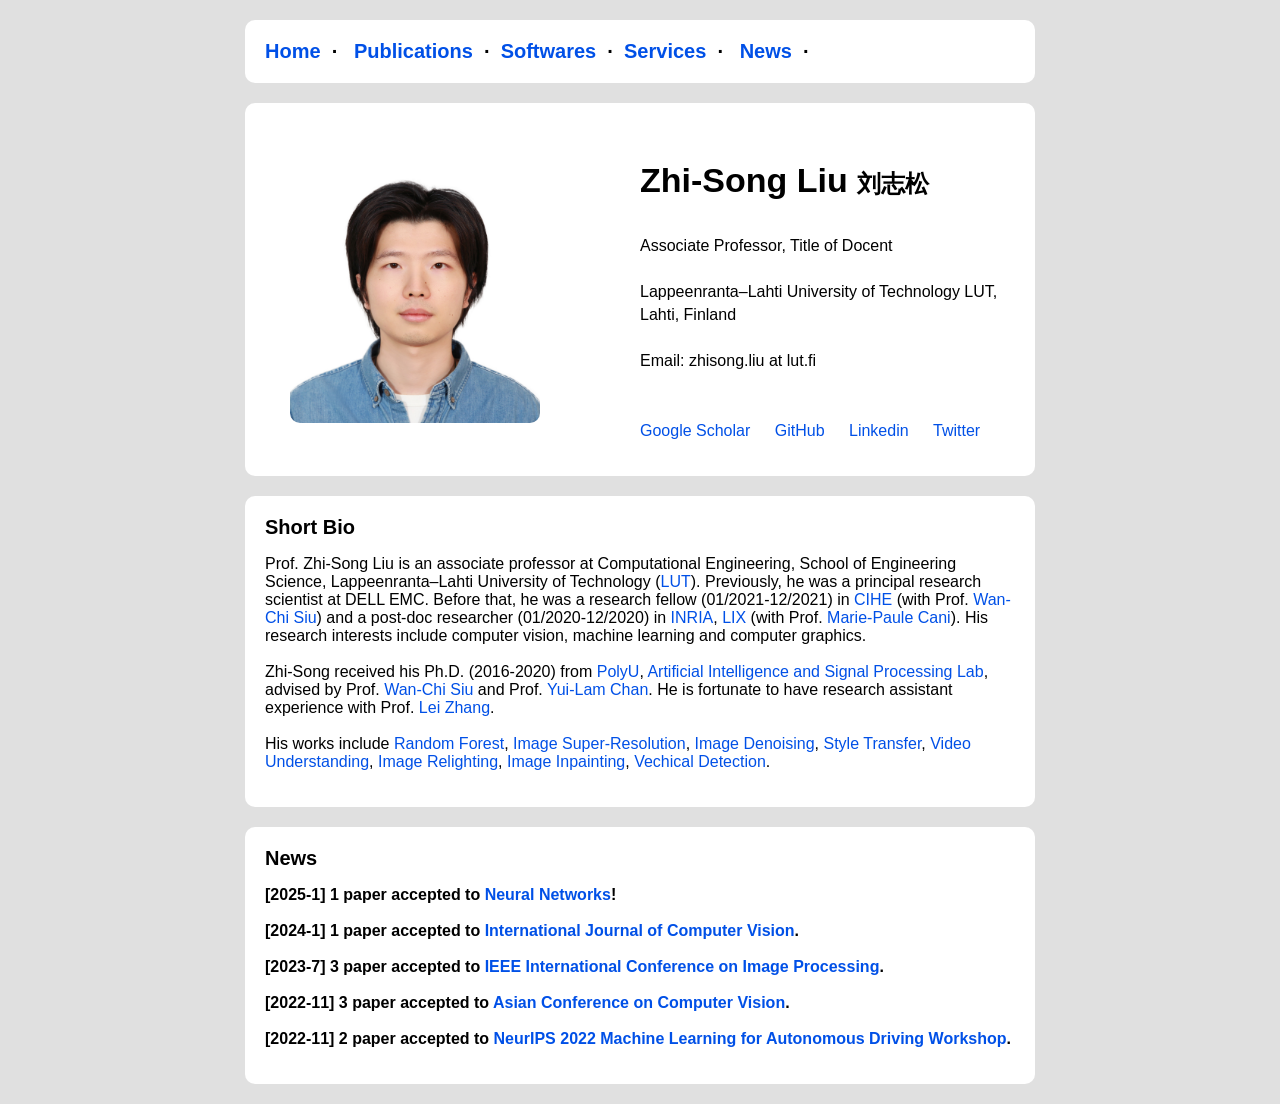
==== index.html @ 923bac4a "Update index.html" ====
<!DOCTYPE html PUBLIC "-//W3C//DTD XHTML 1.1//EN" "http://www.w3.org/TR/xhtml11/DTD/xhtml11.dtd">
<html xmlns="http://www.w3.org/1999/xhtml" xml:lang="en"><head><meta http-equiv="Content-Type" content="text/html; charset=UTF-8">

<!-- Meta tags for search engines to crawl -->
<meta name="robots" content="index,follow">
<meta name="keywords" content="Zhi-Song Liu; 刘志松; Computer Vision; Deep Learning; Computer Graphics; Multimedia; The Polytechnic University of Hong Kong; PolyU; Inria LIX, Ecole Polytechnique">
<script src="assets/js/jquery.scrolly.min.js"></script>
<script src="assets/js/jquery.min.js"></script>
<link rel="author" href="https://zhi-song.liu.github.io/">

	<title>Zhi-Song Liu - Homepage</title>
	<style>

@media screen and (max-device-width: 480px){
  body{
    -webkit-text-size-adjust: none;
  }
}
p { font-size : 16px; }
h1 { font-size : 34px; margin : 0; padding : 0; }
h2 { font-size : 20px; margin : 0; padding : 0; }
h3 { font-size : 18px; margin : 8; padding : 0; }
body { padding : 0; font-family : Arial; font-size : 16px; background-color : rgb(224, 224, 224); }
.title { width : 650px; margin : 20px auto; }
.container { width : 750px; margin : 20px auto; border-radius: 10px;  background-color : #fff; padding : 20px;  clear:both;}
.container_title { width : 750px; margin : 20px auto; border-radius: 10px;  padding : 20px;  clear:both;}
.iframe_video {float: left; margin-right: 30px}
#bio {
    padding-top : 20px;
}
#me { border : 0 solid black; margin-bottom : 50px; border-radius : 10px; }
#sidebar { margin-left : 25px; margin-right : 100px; border : 0 solid black; float : left; margin-bottom : 0;}
a { text-decoration : none; }
a:hover { text-decoration : underline; }
a, a:visited { color : #0050e7; }
.publogo { width: 100 px; margin-right : 20px; float : left; border : 0;}
.publication { clear : left; padding-bottom : 0px; }
.publication p { height : 100px; padding-top : 5px;}
.publication strong a { color : #0000A0; }
.publication .links { position : relative; top : 15px }
.publication .links a { margin-right : 20px; }
.codelogo { margin-right : 10px; float : left; border : 0;}
.code { clear : left; padding-bottom : 10px; vertical-align :middle;} 
.code .download a { display : block; margin : 0 15px; float : left;}
.code strong a { color : #000; }
.external a { margin : 0 10px; }
.external a.first { margin : 0 10px 0 0; }
	</style>
	<script async="" src="./homepage_files/analytics.js"></script>
</head>

<body>

    <div class="container">
        <h2>
            <a href="./index.html">Home</a>&nbsp;&nbsp;&middot;&nbsp;&nbsp;
            <a href="./publications.html">Publications</a>&nbsp;&nbsp;&middot;&nbsp;
            <a href="./softwares.html">Softwares</a>&nbsp;&nbsp;&middot;&nbsp;
            <a href="./services.html">Services</a>&nbsp;&nbsp;&middot;&nbsp;&nbsp;
	    <a href="./news.html">News</a>&nbsp;&nbsp;&middot;&nbsp;&nbsp;
        </h2>
    </div>

	<div class="container">
		<div id="sidebar">
            <img src="./homepage_files/academic_v3.jpg" vspace="50 px" width="250 px" id="me" itemprop="photo">
        </div>
		<div id="bio">

            <br>

			<h1>
				<span itemprop="name">Zhi-Song Liu <font size="5">刘志松</font> </span>
			</h1>

            <br>

			<p style="line-height:23px;">
				Associate Professor, Title of Docent
                <br>
                <br>
                Lappeenranta–Lahti University of Technology LUT, Lahti, Finland
                <br>
                <br>
                Email: zhisong.liu at lut.fi
                <br>
			</p>

            <br>

            <p class="external">
                <a href="https://scholar.google.com/citations?user=3vm7iAwAAAAJ&hl" class="first">Google Scholar</a>
                <a href="https://github.com/Holmes-Alan">GitHub</a>
                <a href="https://www.linkedin.com/in/%E5%BF%97%E6%9D%BE-%E5%88%98-827568224/?locale=en_US">Linkedin</a>
		<a href="https://twitter.com/liuzhisong_cv">Twitter</a>
            </p>
		</div>
	</div>

	<div class="container">
		<h2>Short Bio</h2>
		<p> 
            Prof. Zhi-Song Liu is an associate professor at Computational Engineering, School of Engineering Science, Lappeenranta–Lahti University of Technology (<a href="https://www.lut.fi/en/research-groups/computer-vision-and-pattern-recognition-laboratory-cvprl">LUT</a>). Previously, he was a principal research scientist at DELL EMC. Before that, he was a research fellow (01/2021-12/2021) in <a href="https://www.cihe.edu.hk/en/home/index.html">CIHE</a> (with Prof. <a href="http://www.eie.polyu.edu.hk/~wcsiu/">Wan-Chi Siu</a>) and a post-doc researcher (01/2020-12/2020) in <a href="https://www.inria.fr/en">INRIA</a>, <a href="https://www.lix.polytechnique.fr/">LIX</a> (with Prof. <a href="https://www.lix.polytechnique.fr/geovic/members/marie-paule_cani/">Marie-Paule Cani</a>). His research interests include computer vision, machine learning and computer graphics. 
            <br>
            <br>
            Zhi-Song received his Ph.D. (2016-2020) from <a href="https://www.polyu.edu.hk/">PolyU</a>, <a href="https://www.polyu.edu.hk/en/eie/about-eie/facilities/">Artificial Intelligence and Signal Processing Lab</a>, advised by Prof. <a href="http://www.eie.polyu.edu.hk/~wcsiu/">Wan-Chi Siu</a> and Prof. <a href="https://research.polyu.edu.hk/en/persons/yui-lam-chan">Yui-Lam Chan</a>. He is fortunate to have research assistant experience with Prof. <a href="https://www4.comp.polyu.edu.hk/~cslzhang/"> Lei Zhang</a>.
            <br>
            <br>
            His works include <a href="https://github.com/Holmes-Alan/RefSR">Random Forest</a>, <a href="https://github.com/Holmes-Alan/ABPN">Image Super-Resolution</a>, <a href="https://github.com/Holmes-Alan/dSRVAE">Image Denoising</a>, <a href="https://github.com/Holmes-Alan/ST-VAE">Style Transfer</a>, <a href="https://github.com/Holmes-Alan/funnynet">Video Understanding</a>, <a href="https://github.com/WangLiwen1994/DLN">Image Relighting</a>, <a href="https://github.com/rlct1/DeepGIN">Image Inpainting</a>, <a href="https://ieeexplore.ieee.org/document/8631871">Vechical Detection</a>. 
		</p>
	</div>

    <div class="container">
        <h2>News 
        <p>
	[2025-1] 1 paper accepted to <a href="https://arxiv.org/abs/2408.01829">Neural Networks</a>!
        <br>
        <br>
	[2024-1] 1 paper accepted to <a href="https://arxiv.org/pdf/2401.04210.pdf">International Journal of Computer Vision</a>.
        <br>
        <br>
	[2023-7] 3 paper accepted to <a href="https://2023.ieeeicip.org/">IEEE International Conference on Image Processing</a>.
        <br>
        <br>
        [2022-11] 3 paper accepted to <a href="https://openaccess.thecvf.com/ACCV2022_workshops/MLCSA">Asian Conference on Computer Vision</a>.
        <br>
        <br>
        [2022-11] 2 paper accepted to <a href="https://ml4ad.github.io/">NeurIPS 2022 Machine Learning for Autonomous Driving Workshop</a>.
        </p>
    </div>

</body></html>
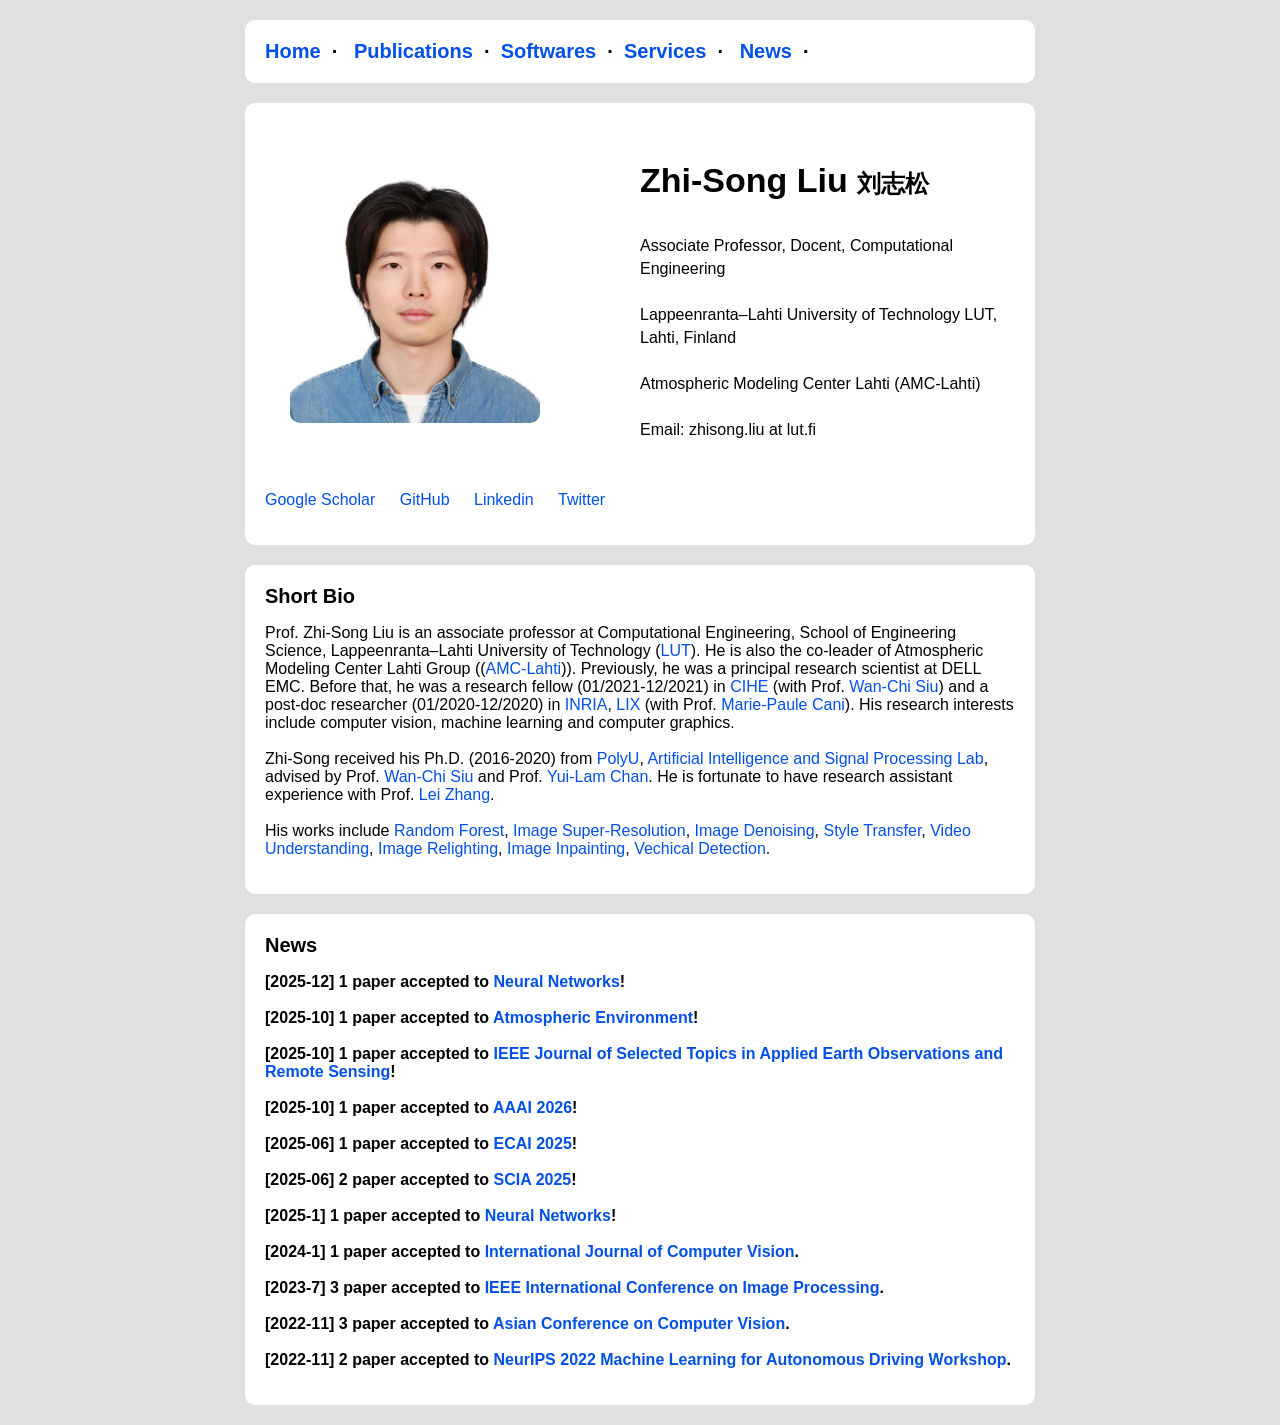
==== commit 241bf55e: "Update index.html" ====
--- a/index.html
+++ b/index.html
@@ -76,11 +76,14 @@
             <br>
 
 			<p style="line-height:23px;">
-				Associate Professor, Title of Docent
+				Associate Professor, Docent, Computational Engineering
                 <br>
                 <br>
                 Lappeenranta–Lahti University of Technology LUT, Lahti, Finland
                 <br>
+                <br>
+				Atmospheric Modeling Center Lahti (AMC-Lahti)
+				<br>
                 <br>
                 Email: zhisong.liu at lut.fi
                 <br>
@@ -100,7 +103,7 @@
 	<div class="container">
 		<h2>Short Bio</h2>
 		<p> 
-            Prof. Zhi-Song Liu is an associate professor at Computational Engineering, School of Engineering Science, Lappeenranta–Lahti University of Technology (<a href="https://www.lut.fi/en/research-groups/computer-vision-and-pattern-recognition-laboratory-cvprl">LUT</a>). Previously, he was a principal research scientist at DELL EMC. Before that, he was a research fellow (01/2021-12/2021) in <a href="https://www.cihe.edu.hk/en/home/index.html">CIHE</a> (with Prof. <a href="http://www.eie.polyu.edu.hk/~wcsiu/">Wan-Chi Siu</a>) and a post-doc researcher (01/2020-12/2020) in <a href="https://www.inria.fr/en">INRIA</a>, <a href="https://www.lix.polytechnique.fr/">LIX</a> (with Prof. <a href="https://www.lix.polytechnique.fr/geovic/members/marie-paule_cani/">Marie-Paule Cani</a>). His research interests include computer vision, machine learning and computer graphics. 
+            Prof. Zhi-Song Liu is an associate professor at Computational Engineering, School of Engineering Science, Lappeenranta–Lahti University of Technology (<a href="https://www.lut.fi/en/research-groups/computer-vision-and-pattern-recognition-laboratory-cvprl">LUT</a>). He is also the co-leader of Atmospheric Modeling Center Lahti Group ((<a href="https://amc-lahti.fi/">AMC-Lahti</a>)). Previously, he was a principal research scientist at DELL EMC. Before that, he was a research fellow (01/2021-12/2021) in <a href="https://www.cihe.edu.hk/en/home/index.html">CIHE</a> (with Prof. <a href="http://www.eie.polyu.edu.hk/~wcsiu/">Wan-Chi Siu</a>) and a post-doc researcher (01/2020-12/2020) in <a href="https://www.inria.fr/en">INRIA</a>, <a href="https://www.lix.polytechnique.fr/">LIX</a> (with Prof. <a href="https://www.lix.polytechnique.fr/geovic/members/marie-paule_cani/">Marie-Paule Cani</a>). His research interests include computer vision, machine learning and computer graphics. 
             <br>
             <br>
             Zhi-Song received his Ph.D. (2016-2020) from <a href="https://www.polyu.edu.hk/">PolyU</a>, <a href="https://www.polyu.edu.hk/en/eie/about-eie/facilities/">Artificial Intelligence and Signal Processing Lab</a>, advised by Prof. <a href="http://www.eie.polyu.edu.hk/~wcsiu/">Wan-Chi Siu</a> and Prof. <a href="https://research.polyu.edu.hk/en/persons/yui-lam-chan">Yui-Lam Chan</a>. He is fortunate to have research assistant experience with Prof. <a href="https://www4.comp.polyu.edu.hk/~cslzhang/"> Lei Zhang</a>.
@@ -113,6 +116,24 @@
     <div class="container">
         <h2>News 
         <p>
+	[2025-12] 1 paper accepted to <a href="https://www.sciencedirect.com/science/article/pii/S0893608025013978">Neural Networks</a>!
+        <br>
+        <br>
+	[2025-10] 1 paper accepted to <a href="https://www.sciencedirect.com/science/article/pii/S1352231025005771">Atmospheric Environment</a>!
+        <br>
+        <br>
+	[2025-10] 1 paper accepted to <a href="https://ieeexplore.ieee.org/abstract/document/11202690">IEEE Journal of Selected Topics in Applied Earth Observations and Remote Sensing</a>!
+        <br>
+        <br>
+	[2025-10] 1 paper accepted to <a href="https://arxiv.org/abs/2501.15286">AAAI 2026</a>!
+        <br>
+        <br>
+	[2025-06] 1 paper accepted to <a href="https://arxiv.org/abs/2505.056256">ECAI 2025</a>!
+        <br>
+        <br>
+	[2025-06] 2 paper accepted to <a href="https://arxiv.org/abs/2502.11941">SCIA 2025</a>!
+        <br>
+        <br>
 	[2025-1] 1 paper accepted to <a href="https://arxiv.org/abs/2408.01829">Neural Networks</a>!
         <br>
         <br>
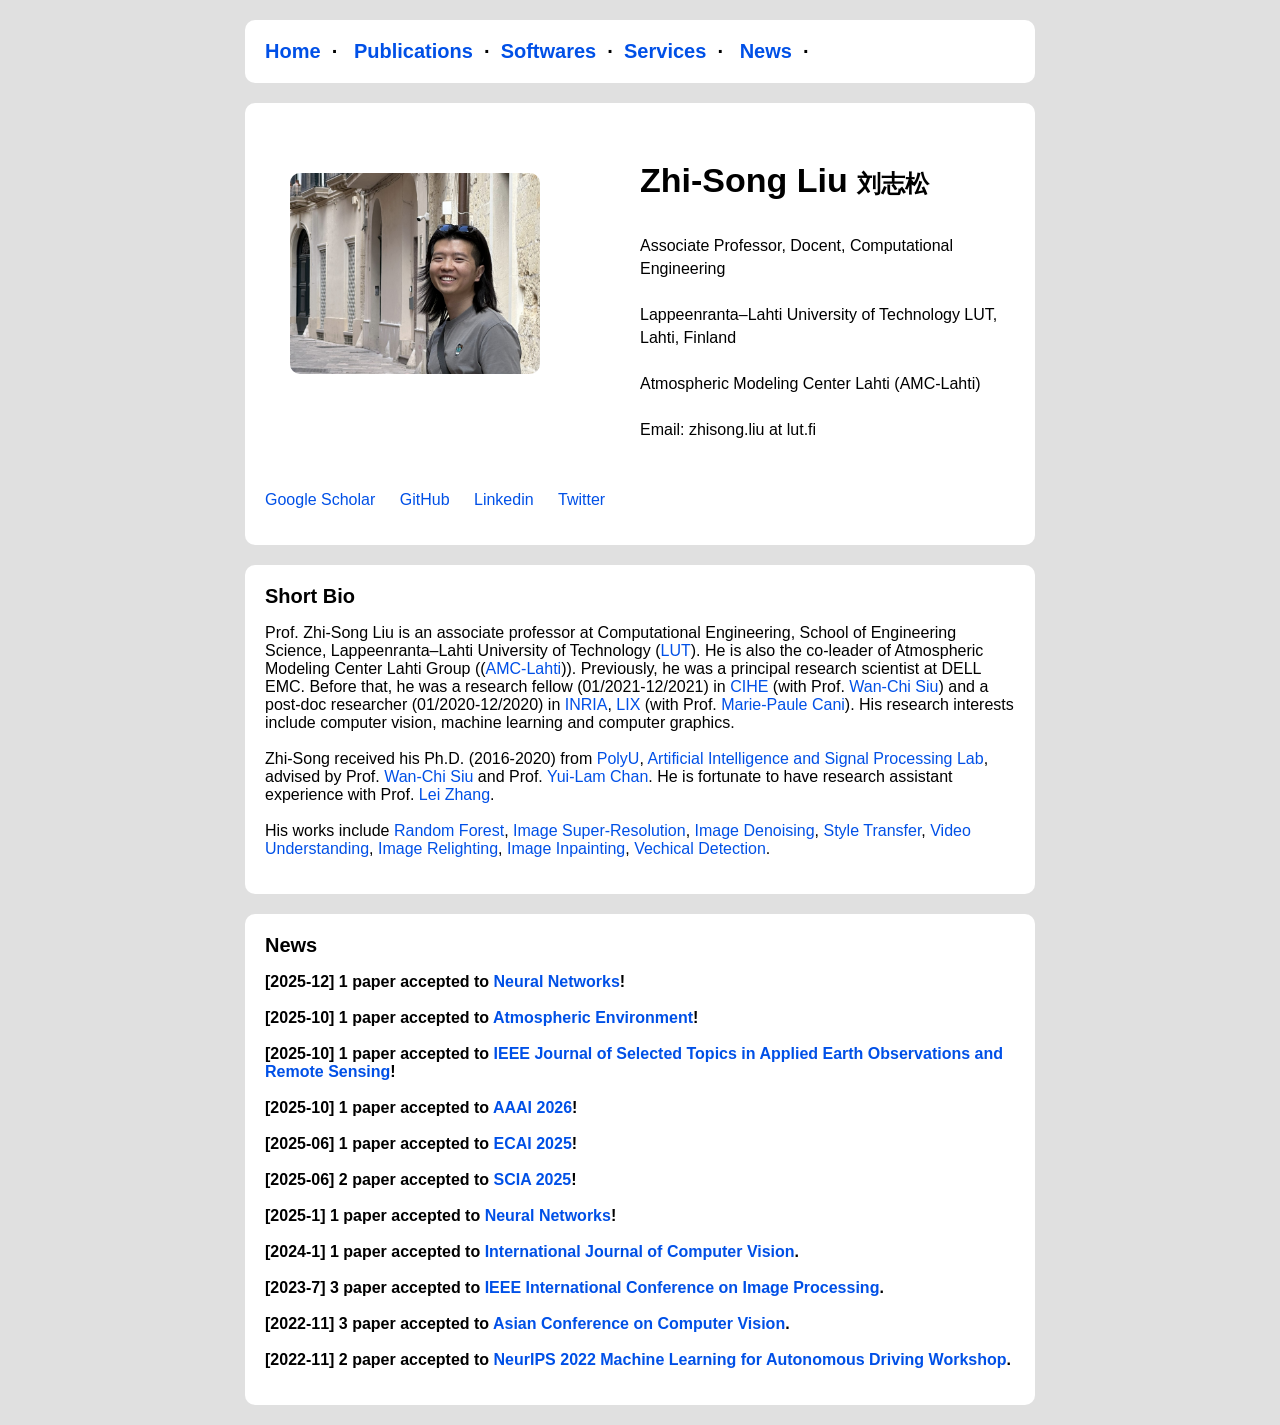
==== commit f4c07b6e: "Update sidebar image to academic_2026.jpg" ====
--- a/index.html
+++ b/index.html
@@ -63,7 +63,7 @@
 
 	<div class="container">
 		<div id="sidebar">
-            <img src="./homepage_files/academic_v3.jpg" vspace="50 px" width="250 px" id="me" itemprop="photo">
+            <img src="./homepage_files/academic_2026.jpg" vspace="50 px" width="250 px" id="me" itemprop="photo">
         </div>
 		<div id="bio">
 
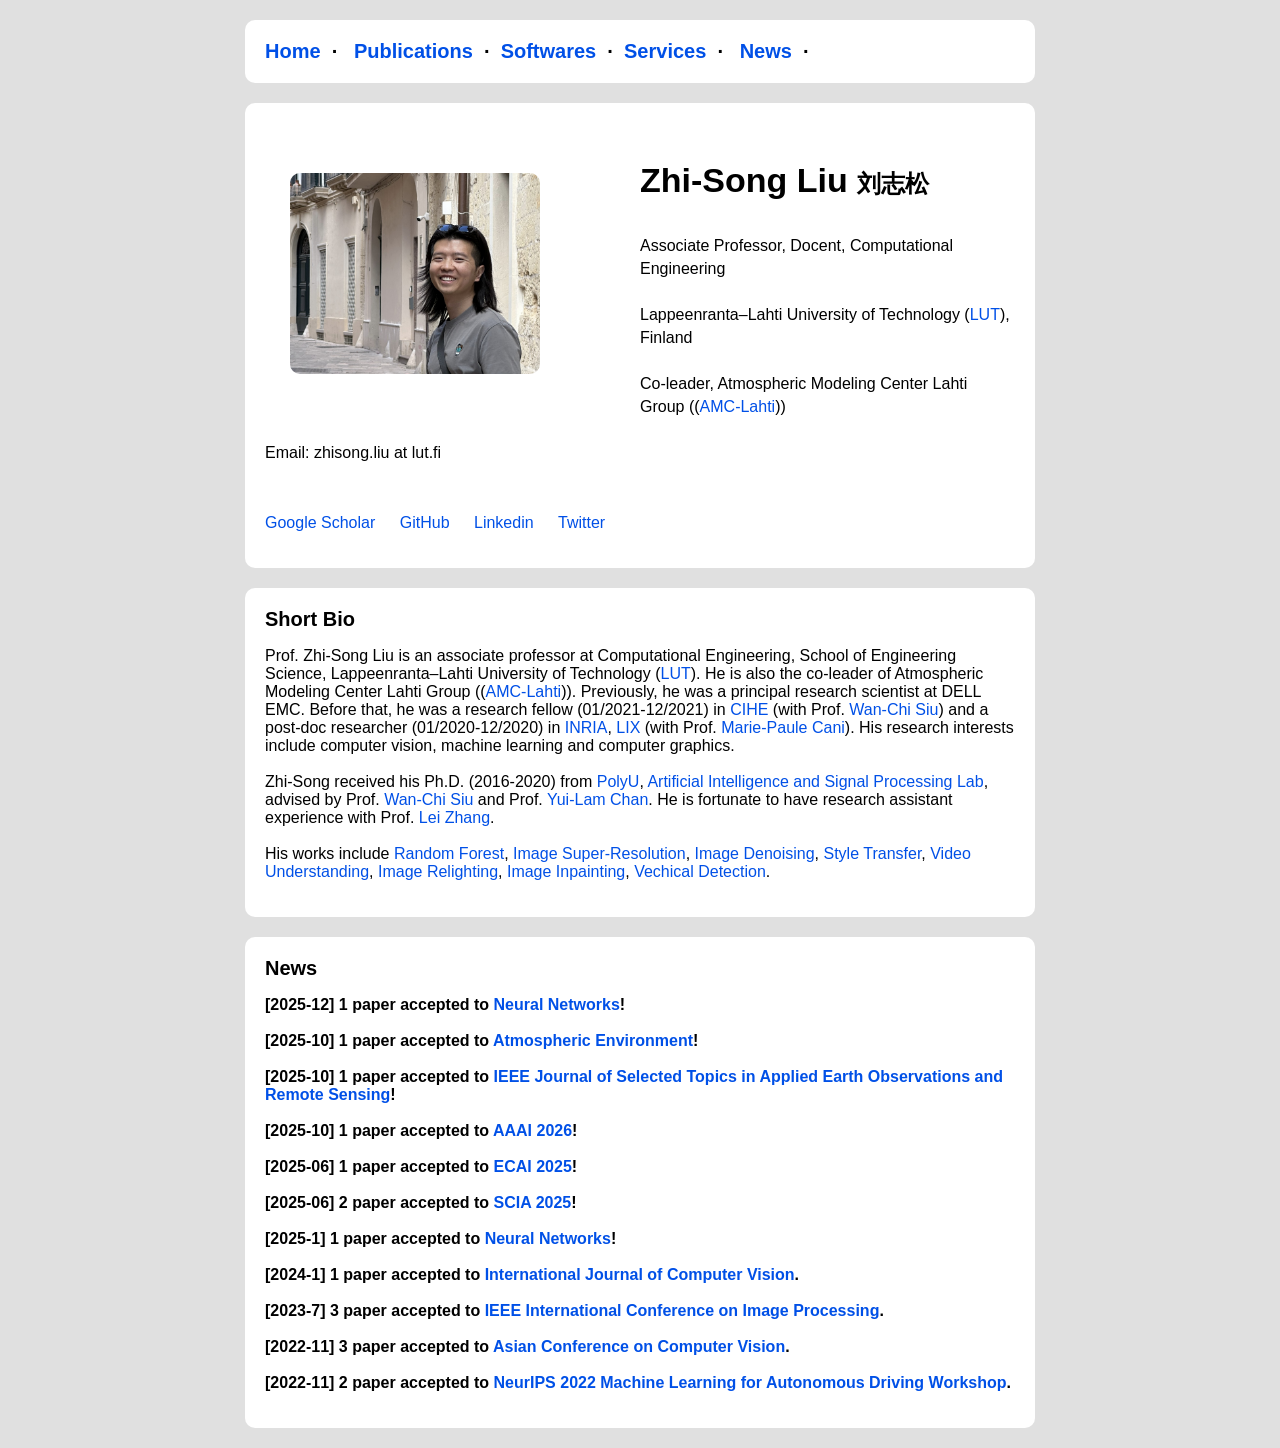
==== commit 2c41039b: "Update university and group affiliations in index.html" ====
--- a/index.html
+++ b/index.html
@@ -79,10 +79,10 @@
 				Associate Professor, Docent, Computational Engineering
                 <br>
                 <br>
-                Lappeenranta–Lahti University of Technology LUT, Lahti, Finland
+                Lappeenranta–Lahti University of Technology (<a href="https://www.lut.fi/en/research-groups/computer-vision-and-pattern-recognition-laboratory-cvprl">LUT</a>), Finland
                 <br>
                 <br>
-				Atmospheric Modeling Center Lahti (AMC-Lahti)
+				Co-leader, Atmospheric Modeling Center Lahti Group ((<a href="https://amc-lahti.fi/">AMC-Lahti</a>))
 				<br>
                 <br>
                 Email: zhisong.liu at lut.fi
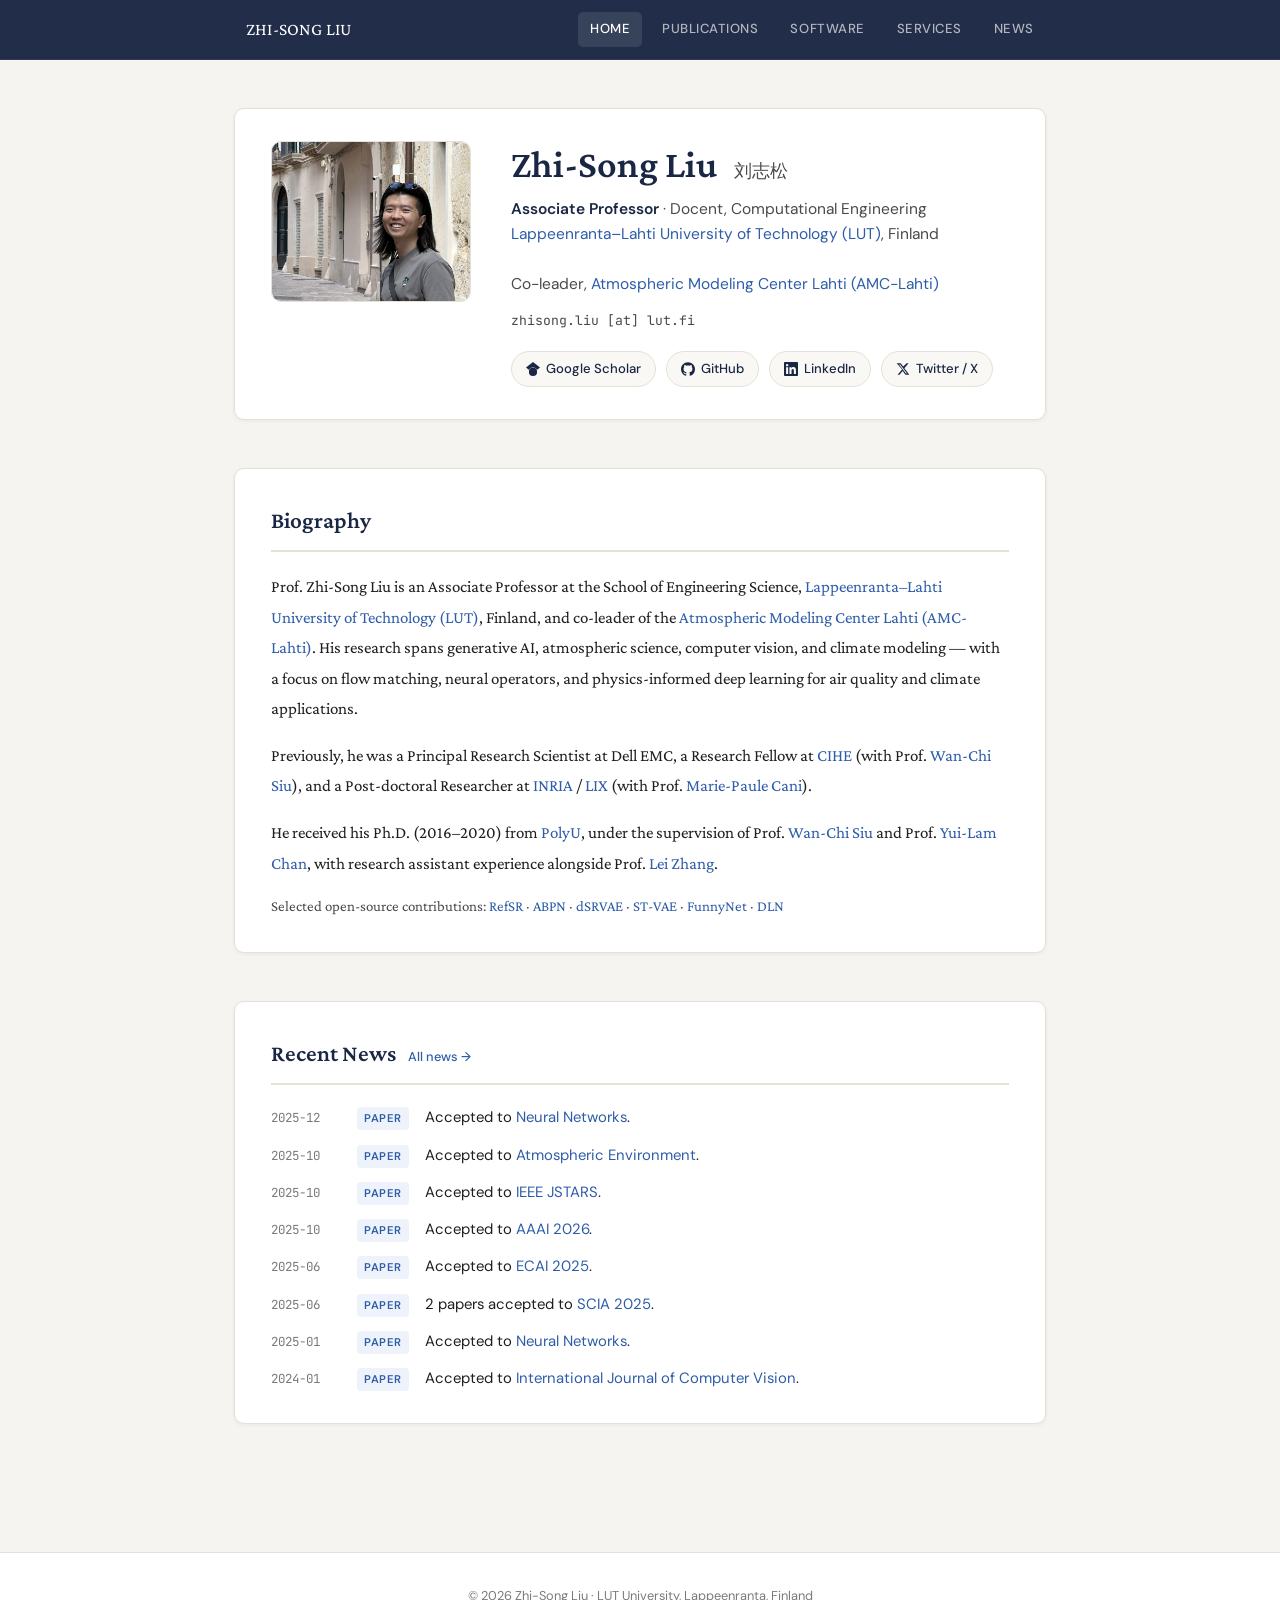
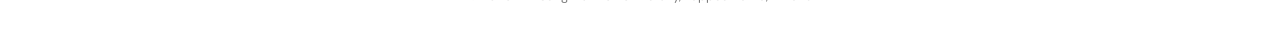
==== commit f0475fa9: "Add files via upload" ====
--- a/index.html
+++ b/index.html
@@ -1,153 +1,157 @@
-<!DOCTYPE html PUBLIC "-//W3C//DTD XHTML 1.1//EN" "http://www.w3.org/TR/xhtml11/DTD/xhtml11.dtd">
-<html xmlns="http://www.w3.org/1999/xhtml" xml:lang="en"><head><meta http-equiv="Content-Type" content="text/html; charset=UTF-8">
-
-<!-- Meta tags for search engines to crawl -->
-<meta name="robots" content="index,follow">
-<meta name="keywords" content="Zhi-Song Liu; 刘志松; Computer Vision; Deep Learning; Computer Graphics; Multimedia; The Polytechnic University of Hong Kong; PolyU; Inria LIX, Ecole Polytechnique">
-<script src="assets/js/jquery.scrolly.min.js"></script>
-<script src="assets/js/jquery.min.js"></script>
-<link rel="author" href="https://zhi-song.liu.github.io/">
-
-	<title>Zhi-Song Liu - Homepage</title>
-	<style>
-
-@media screen and (max-device-width: 480px){
-  body{
-    -webkit-text-size-adjust: none;
-  }
-}
-p { font-size : 16px; }
-h1 { font-size : 34px; margin : 0; padding : 0; }
-h2 { font-size : 20px; margin : 0; padding : 0; }
-h3 { font-size : 18px; margin : 8; padding : 0; }
-body { padding : 0; font-family : Arial; font-size : 16px; background-color : rgb(224, 224, 224); }
-.title { width : 650px; margin : 20px auto; }
-.container { width : 750px; margin : 20px auto; border-radius: 10px;  background-color : #fff; padding : 20px;  clear:both;}
-.container_title { width : 750px; margin : 20px auto; border-radius: 10px;  padding : 20px;  clear:both;}
-.iframe_video {float: left; margin-right: 30px}
-#bio {
-    padding-top : 20px;
-}
-#me { border : 0 solid black; margin-bottom : 50px; border-radius : 10px; }
-#sidebar { margin-left : 25px; margin-right : 100px; border : 0 solid black; float : left; margin-bottom : 0;}
-a { text-decoration : none; }
-a:hover { text-decoration : underline; }
-a, a:visited { color : #0050e7; }
-.publogo { width: 100 px; margin-right : 20px; float : left; border : 0;}
-.publication { clear : left; padding-bottom : 0px; }
-.publication p { height : 100px; padding-top : 5px;}
-.publication strong a { color : #0000A0; }
-.publication .links { position : relative; top : 15px }
-.publication .links a { margin-right : 20px; }
-.codelogo { margin-right : 10px; float : left; border : 0;}
-.code { clear : left; padding-bottom : 10px; vertical-align :middle;} 
-.code .download a { display : block; margin : 0 15px; float : left;}
-.code strong a { color : #000; }
-.external a { margin : 0 10px; }
-.external a.first { margin : 0 10px 0 0; }
-	</style>
-	<script async="" src="./homepage_files/analytics.js"></script>
+<!DOCTYPE html>
+<html lang="en">
+<head>
+  <meta charset="UTF-8">
+  <meta name="viewport" content="width=device-width, initial-scale=1.0">
+  <meta name="robots" content="index,follow">
+  <meta name="keywords" content="Zhi-Song Liu, 刘志松, Generative AI, Atmospheric Science, Climate Modeling, LUT University, Computer Vision, Deep Learning">
+  <meta name="description" content="Zhi-Song Liu — Associate Professor at LUT University, Finland. Research in generative AI, atmospheric science, computer vision and climate modeling.">
+  <title>Zhi-Song Liu — LUT University</title>
+  <link rel="stylesheet" href="style.css">
 </head>
-
 <body>
 
-    <div class="container">
-        <h2>
-            <a href="./index.html">Home</a>&nbsp;&nbsp;&middot;&nbsp;&nbsp;
-            <a href="./publications.html">Publications</a>&nbsp;&nbsp;&middot;&nbsp;
-            <a href="./softwares.html">Softwares</a>&nbsp;&nbsp;&middot;&nbsp;
-            <a href="./services.html">Services</a>&nbsp;&nbsp;&middot;&nbsp;&nbsp;
-	    <a href="./news.html">News</a>&nbsp;&nbsp;&middot;&nbsp;&nbsp;
-        </h2>
+<nav>
+  <div class="nav-inner">
+    <a class="nav-brand" href="index.html">Zhi-Song Liu</a>
+    <a href="index.html" class="active">Home</a>
+    <a href="publications.html">Publications</a>
+    <a href="softwares.html">Software</a>
+    <a href="services.html">Services</a>
+    <a href="news.html">News</a>
+  </div>
+</nav>
+
+<main>
+
+  <!-- ── HERO ── -->
+  <section>
+    <div class="card hero">
+      <img src="./homepage_files/academic_2026.jpg" alt="Zhi-Song Liu" class="hero-photo">
+      <div>
+        <div class="hero-name">
+          Zhi-Song Liu <span class="hero-name-zh">刘志松</span>
+        </div>
+        <div class="hero-title">
+          <strong>Associate Professor</strong> · Docent, Computational Engineering<br>
+          <a href="https://www.lut.fi/en/research-groups/computer-vision-and-pattern-recognition-laboratory-cvprl">Lappeenranta–Lahti University of Technology (LUT)</a>, Finland<br>
+          <br>
+          Co-leader, <a href="https://amc-lahti.fi/">Atmospheric Modeling Center Lahti (AMC-Lahti)</a>
+        </div>
+        <div class="hero-email">zhisong.liu [at] lut.fi</div>
+        <div class="social-links">
+          <a class="social-btn" href="https://scholar.google.com/citations?user=3vm7iAwAAAAJ&hl" target="_blank" rel="noopener">
+            <svg viewBox="0 0 24 24" fill="currentColor"><path d="M12 24a7 7 0 1 1 0-14 7 7 0 0 1 0 14zm0-24L0 9.5l4.838 3.94A8 8 0 0 1 12 9a8 8 0 0 1 7.162 4.44L24 9.5z"/></svg>
+            Google Scholar
+          </a>
+          <a class="social-btn" href="https://github.com/Holmes-Alan" target="_blank" rel="noopener">
+            <svg viewBox="0 0 24 24" fill="currentColor"><path d="M12 .297c-6.63 0-12 5.373-12 12 0 5.303 3.438 9.8 8.205 11.385.6.113.82-.258.82-.577 0-.285-.01-1.04-.015-2.04-3.338.724-4.042-1.61-4.042-1.61C4.422 18.07 3.633 17.7 3.633 17.7c-1.087-.744.084-.729.084-.729 1.205.084 1.838 1.236 1.838 1.236 1.07 1.835 2.809 1.305 3.495.998.108-.776.417-1.305.76-1.605-2.665-.3-5.466-1.332-5.466-5.93 0-1.31.465-2.38 1.235-3.22-.135-.303-.54-1.523.105-3.176 0 0 1.005-.322 3.3 1.23.96-.267 1.98-.399 3-.405 1.02.006 2.04.138 3 .405 2.28-1.552 3.285-1.23 3.285-1.23.645 1.653.24 2.873.12 3.176.765.84 1.23 1.91 1.23 3.22 0 4.61-2.805 5.625-5.475 5.92.42.36.81 1.096.81 2.22 0 1.606-.015 2.896-.015 3.286 0 .315.21.69.825.57C20.565 22.092 24 17.592 24 12.297c0-6.627-5.373-12-12-12"/></svg>
+            GitHub
+          </a>
+          <a class="social-btn" href="https://www.linkedin.com/in/%E5%BF%97%E6%9D%BE-%E5%88%98-827568224/?locale=en_US" target="_blank" rel="noopener">
+            <svg viewBox="0 0 24 24" fill="currentColor"><path d="M20.447 20.452h-3.554v-5.569c0-1.328-.027-3.037-1.852-3.037-1.853 0-2.136 1.445-2.136 2.939v5.667H9.351V9h3.414v1.561h.046c.477-.9 1.637-1.85 3.37-1.85 3.601 0 4.267 2.37 4.267 5.455v6.286zM5.337 7.433a2.062 2.062 0 0 1-2.063-2.065 2.064 2.064 0 1 1 2.063 2.065zm1.782 13.019H3.555V9h3.564v11.452zM22.225 0H1.771C.792 0 0 .774 0 1.729v20.542C0 23.227.792 24 1.771 24h20.451C23.2 24 24 23.227 24 22.271V1.729C24 .774 23.2 0 22.222 0h.003z"/></svg>
+            LinkedIn
+          </a>
+          <a class="social-btn" href="https://twitter.com/liuzhisong_cv" target="_blank" rel="noopener">
+            <svg viewBox="0 0 24 24" fill="currentColor"><path d="M18.244 2.25h3.308l-7.227 8.26 8.502 11.24H16.17l-4.714-6.231-5.401 6.231H2.748l7.73-8.835L1.254 2.25H8.08l4.259 5.63zm-1.161 17.52h1.833L7.084 4.126H5.117z"/></svg>
+            Twitter / X
+          </a>
+        </div>
+      </div>
     </div>
+  </section>
 
-	<div class="container">
-		<div id="sidebar">
-            <img src="./homepage_files/academic_2026.jpg" vspace="50 px" width="250 px" id="me" itemprop="photo">
-        </div>
-		<div id="bio">
+  <!-- ── BIO ── -->
+  <section>
+    <div class="card">
+      <h2 class="section-title">Biography</h2>
+      <p class="bio-text">
+        Prof. Zhi-Song Liu is an Associate Professor at the School of Engineering Science,
+        <a href="https://www.lut.fi/en/research-groups/computer-vision-and-pattern-recognition-laboratory-cvprl">Lappeenranta–Lahti University of Technology (LUT)</a>, Finland,
+        and co-leader of the <a href="https://amc-lahti.fi/">Atmospheric Modeling Center Lahti (AMC-Lahti)</a>.
+        His research spans generative AI, atmospheric science, computer vision, and climate modeling — with a focus
+        on flow matching, neural operators, and physics-informed deep learning for air quality and climate applications.
+      </p>
+      <p class="bio-text">
+        Previously, he was a Principal Research Scientist at Dell EMC, a Research Fellow at
+        <a href="https://www.cihe.edu.hk/en/home/index.html">CIHE</a> (with Prof. <a href="http://www.eie.polyu.edu.hk/~wcsiu/">Wan-Chi Siu</a>),
+        and a Post-doctoral Researcher at <a href="https://www.inria.fr/en">INRIA</a> / <a href="https://www.lix.polytechnique.fr/">LIX</a>
+        (with Prof. <a href="https://www.lix.polytechnique.fr/geovic/members/marie-paule_cani/">Marie-Paule Cani</a>).
+      </p>
+      <p class="bio-text">
+        He received his Ph.D. (2016–2020) from <a href="https://www.polyu.edu.hk/">PolyU</a>, under the supervision of
+        Prof. <a href="http://www.eie.polyu.edu.hk/~wcsiu/">Wan-Chi Siu</a> and Prof. <a href="https://research.polyu.edu.hk/en/persons/yui-lam-chan">Yui-Lam Chan</a>,
+        with research assistant experience alongside Prof. <a href="https://www4.comp.polyu.edu.hk/~cslzhang/">Lei Zhang</a>.
+      </p>
+      <p class="bio-text" style="margin-top:14px; font-size:0.93rem; color:var(--text-mid);">
+        Selected open-source contributions:
+        <a href="https://github.com/Holmes-Alan/RefSR">RefSR</a> ·
+        <a href="https://github.com/Holmes-Alan/ABPN">ABPN</a> ·
+        <a href="https://github.com/Holmes-Alan/dSRVAE">dSRVAE</a> ·
+        <a href="https://github.com/Holmes-Alan/ST-VAE">ST-VAE</a> ·
+        <a href="https://github.com/Holmes-Alan/funnynet">FunnyNet</a> ·
+        <a href="https://github.com/WangLiwen1994/DLN">DLN</a>
+      </p>
+    </div>
+  </section>
 
-            <br>
+  <!-- ── NEWS ── -->
+  <section>
+    <div class="card">
+      <h2 class="section-title">
+        Recent News
+        <a href="news.html">All news →</a>
+      </h2>
+      <ul class="news-list">
+        <li class="news-item">
+          <span class="news-date">2025-12</span>
+          <span class="news-badge">Paper</span>
+          <span class="news-body">Accepted to <a href="https://www.sciencedirect.com/science/article/pii/S0893608025013978">Neural Networks</a>.</span>
+        </li>
+        <li class="news-item">
+          <span class="news-date">2025-10</span>
+          <span class="news-badge">Paper</span>
+          <span class="news-body">Accepted to <a href="https://www.sciencedirect.com/science/article/pii/S1352231025005771">Atmospheric Environment</a>.</span>
+        </li>
+        <li class="news-item">
+          <span class="news-date">2025-10</span>
+          <span class="news-badge">Paper</span>
+          <span class="news-body">Accepted to <a href="https://ieeexplore.ieee.org/abstract/document/11202690">IEEE JSTARS</a>.</span>
+        </li>
+        <li class="news-item">
+          <span class="news-date">2025-10</span>
+          <span class="news-badge">Paper</span>
+          <span class="news-body">Accepted to <a href="https://arxiv.org/abs/2501.15286">AAAI 2026</a>.</span>
+        </li>
+        <li class="news-item">
+          <span class="news-date">2025-06</span>
+          <span class="news-badge">Paper</span>
+          <span class="news-body">Accepted to <a href="https://arxiv.org/abs/2505.056256">ECAI 2025</a>.</span>
+        </li>
+        <li class="news-item">
+          <span class="news-date">2025-06</span>
+          <span class="news-badge">Paper</span>
+          <span class="news-body">2 papers accepted to <a href="https://arxiv.org/abs/2502.11941">SCIA 2025</a>.</span>
+        </li>
+        <li class="news-item">
+          <span class="news-date">2025-01</span>
+          <span class="news-badge">Paper</span>
+          <span class="news-body">Accepted to <a href="https://arxiv.org/abs/2408.01829">Neural Networks</a>.</span>
+        </li>
+        <li class="news-item">
+          <span class="news-date">2024-01</span>
+          <span class="news-badge">Paper</span>
+          <span class="news-body">Accepted to <a href="https://arxiv.org/pdf/2401.04210.pdf">International Journal of Computer Vision</a>.</span>
+        </li>
+      </ul>
+    </div>
+  </section>
 
-			<h1>
-				<span itemprop="name">Zhi-Song Liu <font size="5">刘志松</font> </span>
-			</h1>
+</main>
 
-            <br>
+<footer>
+  © 2026 Zhi-Song Liu · LUT University, Lappeenranta, Finland
+</footer>
 
-			<p style="line-height:23px;">
-				Associate Professor, Docent, Computational Engineering
-                <br>
-                <br>
-                Lappeenranta–Lahti University of Technology (<a href="https://www.lut.fi/en/research-groups/computer-vision-and-pattern-recognition-laboratory-cvprl">LUT</a>), Finland
-                <br>
-                <br>
-				Co-leader, Atmospheric Modeling Center Lahti Group ((<a href="https://amc-lahti.fi/">AMC-Lahti</a>))
-				<br>
-                <br>
-                Email: zhisong.liu at lut.fi
-                <br>
-			</p>
-
-            <br>
-
-            <p class="external">
-                <a href="https://scholar.google.com/citations?user=3vm7iAwAAAAJ&hl" class="first">Google Scholar</a>
-                <a href="https://github.com/Holmes-Alan">GitHub</a>
-                <a href="https://www.linkedin.com/in/%E5%BF%97%E6%9D%BE-%E5%88%98-827568224/?locale=en_US">Linkedin</a>
-		<a href="https://twitter.com/liuzhisong_cv">Twitter</a>
-            </p>
-		</div>
-	</div>
-
-	<div class="container">
-		<h2>Short Bio</h2>
-		<p> 
-            Prof. Zhi-Song Liu is an associate professor at Computational Engineering, School of Engineering Science, Lappeenranta–Lahti University of Technology (<a href="https://www.lut.fi/en/research-groups/computer-vision-and-pattern-recognition-laboratory-cvprl">LUT</a>). He is also the co-leader of Atmospheric Modeling Center Lahti Group ((<a href="https://amc-lahti.fi/">AMC-Lahti</a>)). Previously, he was a principal research scientist at DELL EMC. Before that, he was a research fellow (01/2021-12/2021) in <a href="https://www.cihe.edu.hk/en/home/index.html">CIHE</a> (with Prof. <a href="http://www.eie.polyu.edu.hk/~wcsiu/">Wan-Chi Siu</a>) and a post-doc researcher (01/2020-12/2020) in <a href="https://www.inria.fr/en">INRIA</a>, <a href="https://www.lix.polytechnique.fr/">LIX</a> (with Prof. <a href="https://www.lix.polytechnique.fr/geovic/members/marie-paule_cani/">Marie-Paule Cani</a>). His research interests include computer vision, machine learning and computer graphics. 
-            <br>
-            <br>
-            Zhi-Song received his Ph.D. (2016-2020) from <a href="https://www.polyu.edu.hk/">PolyU</a>, <a href="https://www.polyu.edu.hk/en/eie/about-eie/facilities/">Artificial Intelligence and Signal Processing Lab</a>, advised by Prof. <a href="http://www.eie.polyu.edu.hk/~wcsiu/">Wan-Chi Siu</a> and Prof. <a href="https://research.polyu.edu.hk/en/persons/yui-lam-chan">Yui-Lam Chan</a>. He is fortunate to have research assistant experience with Prof. <a href="https://www4.comp.polyu.edu.hk/~cslzhang/"> Lei Zhang</a>.
-            <br>
-            <br>
-            His works include <a href="https://github.com/Holmes-Alan/RefSR">Random Forest</a>, <a href="https://github.com/Holmes-Alan/ABPN">Image Super-Resolution</a>, <a href="https://github.com/Holmes-Alan/dSRVAE">Image Denoising</a>, <a href="https://github.com/Holmes-Alan/ST-VAE">Style Transfer</a>, <a href="https://github.com/Holmes-Alan/funnynet">Video Understanding</a>, <a href="https://github.com/WangLiwen1994/DLN">Image Relighting</a>, <a href="https://github.com/rlct1/DeepGIN">Image Inpainting</a>, <a href="https://ieeexplore.ieee.org/document/8631871">Vechical Detection</a>. 
-		</p>
-	</div>
-
-    <div class="container">
-        <h2>News 
-        <p>
-	[2025-12] 1 paper accepted to <a href="https://www.sciencedirect.com/science/article/pii/S0893608025013978">Neural Networks</a>!
-        <br>
-        <br>
-	[2025-10] 1 paper accepted to <a href="https://www.sciencedirect.com/science/article/pii/S1352231025005771">Atmospheric Environment</a>!
-        <br>
-        <br>
-	[2025-10] 1 paper accepted to <a href="https://ieeexplore.ieee.org/abstract/document/11202690">IEEE Journal of Selected Topics in Applied Earth Observations and Remote Sensing</a>!
-        <br>
-        <br>
-	[2025-10] 1 paper accepted to <a href="https://arxiv.org/abs/2501.15286">AAAI 2026</a>!
-        <br>
-        <br>
-	[2025-06] 1 paper accepted to <a href="https://arxiv.org/abs/2505.056256">ECAI 2025</a>!
-        <br>
-        <br>
-	[2025-06] 2 paper accepted to <a href="https://arxiv.org/abs/2502.11941">SCIA 2025</a>!
-        <br>
-        <br>
-	[2025-1] 1 paper accepted to <a href="https://arxiv.org/abs/2408.01829">Neural Networks</a>!
-        <br>
-        <br>
-	[2024-1] 1 paper accepted to <a href="https://arxiv.org/pdf/2401.04210.pdf">International Journal of Computer Vision</a>.
-        <br>
-        <br>
-	[2023-7] 3 paper accepted to <a href="https://2023.ieeeicip.org/">IEEE International Conference on Image Processing</a>.
-        <br>
-        <br>
-        [2022-11] 3 paper accepted to <a href="https://openaccess.thecvf.com/ACCV2022_workshops/MLCSA">Asian Conference on Computer Vision</a>.
-        <br>
-        <br>
-        [2022-11] 2 paper accepted to <a href="https://ml4ad.github.io/">NeurIPS 2022 Machine Learning for Autonomous Driving Workshop</a>.
-        </p>
-    </div>
-
-</body></html>
+</body>
+</html>
--- a/style.css
+++ b/style.css
@@ -0,0 +1,401 @@
+/* ============================================================
+   Zhi-Song Liu — Academic Homepage
+   Nordic-Refined Aesthetic
+   ============================================================ */
+
+@import url('https://fonts.googleapis.com/css2?family=Crimson+Pro:ital,wght@0,300;0,400;0,600;1,300;1,400&family=DM+Sans:wght@300;400;500;600&family=JetBrains+Mono:wght@400&display=swap');
+
+:root {
+  --bg:          #f5f4f0;
+  --surface:     #ffffff;
+  --surface-alt: #f9f8f5;
+  --border:      #e4e1d8;
+  --navy:        #1a2744;
+  --navy-light:  #243560;
+  --accent:      #2e5da8;
+  --accent-warm: #c0622b;
+  --text:        #1e1e1e;
+  --text-mid:    #4a4a4a;
+  --text-light:  #7a7a7a;
+  --tag-bg:      #eef2fb;
+  --tag-color:   #2e5da8;
+  --shadow-sm:   0 1px 4px rgba(0,0,0,0.06);
+  --shadow-md:   0 4px 20px rgba(0,0,0,0.08);
+  --radius:      10px;
+  --font-serif:  'Crimson Pro', Georgia, serif;
+  --font-sans:   'DM Sans', system-ui, sans-serif;
+  --font-mono:   'JetBrains Mono', monospace;
+  --max-w:       860px;
+  --nav-h:       60px;
+}
+
+*, *::before, *::after { box-sizing: border-box; margin: 0; padding: 0; }
+
+html { scroll-behavior: smooth; }
+
+body {
+  font-family: var(--font-sans);
+  font-size: 16px;
+  line-height: 1.7;
+  color: var(--text);
+  background: var(--bg);
+  -webkit-font-smoothing: antialiased;
+}
+
+/* ── NAV ── */
+nav {
+  position: sticky;
+  top: 0;
+  z-index: 100;
+  height: var(--nav-h);
+  background: rgba(26,39,68,0.97);
+  backdrop-filter: blur(8px);
+  display: flex;
+  align-items: center;
+  justify-content: center;
+  border-bottom: 1px solid rgba(255,255,255,0.07);
+}
+nav .nav-inner {
+  width: 100%;
+  max-width: var(--max-w);
+  padding: 0 24px;
+  display: flex;
+  align-items: center;
+  gap: 8px;
+}
+nav .nav-brand {
+  font-family: var(--font-serif);
+  font-size: 1.1rem;
+  color: #fff;
+  font-weight: 400;
+  letter-spacing: 0.01em;
+  margin-right: auto;
+  text-decoration: none;
+}
+nav .nav-brand:hover { text-decoration: none; color: #fff; }
+nav a {
+  font-size: 0.82rem;
+  font-weight: 500;
+  letter-spacing: 0.04em;
+  text-transform: uppercase;
+  color: rgba(255,255,255,0.65);
+  text-decoration: none;
+  padding: 6px 12px;
+  border-radius: 5px;
+  transition: color 0.15s, background 0.15s;
+}
+nav a:hover, nav a.active {
+  color: #fff;
+  background: rgba(255,255,255,0.1);
+  text-decoration: none;
+}
+
+/* ── LAYOUT ── */
+main {
+  max-width: var(--max-w);
+  margin: 0 auto;
+  padding: 48px 24px 80px;
+}
+
+section { margin-bottom: 48px; }
+
+/* ── CARD ── */
+.card {
+  background: var(--surface);
+  border: 1px solid var(--border);
+  border-radius: var(--radius);
+  padding: 32px 36px;
+  box-shadow: var(--shadow-sm);
+}
+.card + .card { margin-top: 20px; }
+
+/* ── HERO (profile) ── */
+.hero {
+  display: grid;
+  grid-template-columns: 200px 1fr;
+  gap: 40px;
+  align-items: start;
+}
+.hero-photo {
+  width: 200px;
+  border-radius: var(--radius);
+  display: block;
+  border: 1px solid var(--border);
+  object-fit: cover;
+}
+.hero-name {
+  font-family: var(--font-serif);
+  font-size: 2.4rem;
+  font-weight: 600;
+  color: var(--navy);
+  line-height: 1.2;
+  margin-bottom: 4px;
+}
+.hero-name-zh {
+  font-family: var(--font-serif);
+  font-size: 1.15rem;
+  color: var(--text-mid);
+  font-weight: 300;
+  margin-left: 10px;
+}
+.hero-title {
+  font-size: 0.97rem;
+  color: var(--text-mid);
+  margin-top: 10px;
+  line-height: 1.6;
+}
+.hero-title strong { color: var(--navy); font-weight: 600; }
+.hero-title a { color: var(--accent); text-decoration: none; }
+.hero-title a:hover { text-decoration: underline; }
+.hero-email {
+  font-family: var(--font-mono);
+  font-size: 0.82rem;
+  color: var(--text-mid);
+  margin-top: 14px;
+}
+.social-links {
+  display: flex;
+  flex-wrap: wrap;
+  gap: 10px;
+  margin-top: 18px;
+}
+.social-btn {
+  display: inline-flex;
+  align-items: center;
+  gap: 6px;
+  padding: 6px 14px;
+  border: 1px solid var(--border);
+  border-radius: 20px;
+  font-size: 0.82rem;
+  font-weight: 500;
+  color: var(--navy);
+  text-decoration: none;
+  background: var(--surface-alt);
+  transition: background 0.15s, border-color 0.15s, color 0.15s;
+}
+.social-btn:hover {
+  background: var(--navy);
+  color: #fff;
+  border-color: var(--navy);
+  text-decoration: none;
+}
+.social-btn svg { width: 14px; height: 14px; flex-shrink: 0; }
+
+/* ── SECTION HEADER ── */
+.section-title {
+  font-family: var(--font-serif);
+  font-size: 1.45rem;
+  font-weight: 600;
+  color: var(--navy);
+  margin-bottom: 20px;
+  padding-bottom: 10px;
+  border-bottom: 2px solid var(--border);
+  display: flex;
+  align-items: baseline;
+  gap: 12px;
+}
+.section-title a {
+  font-size: 0.8rem;
+  font-family: var(--font-sans);
+  font-weight: 500;
+  color: var(--accent);
+  text-decoration: none;
+}
+.section-title a:hover { text-decoration: underline; }
+
+/* ── BIO TEXT ── */
+.bio-text {
+  font-family: var(--font-serif);
+  font-size: 1.06rem;
+  color: var(--text);
+  line-height: 1.8;
+}
+.bio-text + .bio-text { margin-top: 16px; }
+.bio-text a { color: var(--accent); text-decoration: none; }
+.bio-text a:hover { text-decoration: underline; }
+
+/* ── NEWS ── */
+.news-list { list-style: none; display: flex; flex-direction: column; gap: 12px; }
+.news-item { display: flex; gap: 16px; align-items: baseline; }
+.news-date {
+  font-family: var(--font-mono);
+  font-size: 0.78rem;
+  color: var(--text-light);
+  white-space: nowrap;
+  min-width: 70px;
+}
+.news-badge {
+  display: inline-block;
+  font-size: 0.7rem;
+  font-weight: 600;
+  text-transform: uppercase;
+  letter-spacing: 0.05em;
+  padding: 2px 7px;
+  border-radius: 4px;
+  background: var(--tag-bg);
+  color: var(--tag-color);
+  flex-shrink: 0;
+}
+.news-badge.warm { background: #fdf0e8; color: var(--accent-warm); }
+.news-body { font-size: 0.93rem; color: var(--text); }
+.news-body a { color: var(--accent); text-decoration: none; }
+.news-body a:hover { text-decoration: underline; }
+
+/* ── PUBLICATIONS ── */
+.pub-year-group { margin-bottom: 36px; }
+.pub-year {
+  font-family: var(--font-mono);
+  font-size: 0.82rem;
+  font-weight: 400;
+  color: var(--text-light);
+  letter-spacing: 0.08em;
+  text-transform: uppercase;
+  margin-bottom: 16px;
+  padding-bottom: 8px;
+  border-bottom: 1px solid var(--border);
+}
+.pub-entry {
+  display: grid;
+  grid-template-columns: 160px 1fr;
+  gap: 20px;
+  padding: 18px 0;
+  border-bottom: 1px solid var(--surface-alt);
+}
+.pub-entry:last-child { border-bottom: none; }
+.pub-thumb {
+  width: 160px;
+  height: 110px;
+  object-fit: cover;
+  border-radius: 6px;
+  border: 1px solid var(--border);
+  background: var(--surface-alt);
+  display: block;
+}
+.pub-thumb-placeholder {
+  width: 160px;
+  height: 110px;
+  border-radius: 6px;
+  border: 1px solid var(--border);
+  background: linear-gradient(135deg, #eef2fb, #f5f4f0);
+  display: flex;
+  align-items: center;
+  justify-content: center;
+  color: var(--text-light);
+  font-size: 0.75rem;
+  text-align: center;
+}
+.pub-info {}
+.pub-title {
+  font-family: var(--font-serif);
+  font-size: 1.05rem;
+  font-weight: 600;
+  color: var(--navy);
+  line-height: 1.4;
+  margin-bottom: 5px;
+}
+.pub-title a { color: var(--navy); text-decoration: none; }
+.pub-title a:hover { color: var(--accent); text-decoration: underline; }
+.pub-award {
+  display: inline-block;
+  font-size: 0.75rem;
+  font-weight: 600;
+  color: var(--accent-warm);
+  background: #fdf0e8;
+  padding: 2px 8px;
+  border-radius: 4px;
+  margin-bottom: 6px;
+}
+.pub-authors { font-size: 0.88rem; color: var(--text-mid); margin-bottom: 4px; }
+.pub-authors strong { color: var(--navy); font-weight: 600; }
+.pub-venue { font-size: 0.85rem; color: var(--text-light); font-style: italic; margin-bottom: 10px; }
+.pub-links { display: flex; flex-wrap: wrap; gap: 8px; }
+.pub-link {
+  font-size: 0.78rem;
+  font-weight: 500;
+  padding: 3px 10px;
+  border: 1px solid var(--border);
+  border-radius: 4px;
+  color: var(--accent);
+  text-decoration: none;
+  background: var(--tag-bg);
+  transition: background 0.15s, color 0.15s;
+}
+.pub-link:hover { background: var(--accent); color: #fff; text-decoration: none; border-color: var(--accent); }
+
+/* ── SERVICES ── */
+.services-grid { display: grid; gap: 24px; }
+.service-block { }
+.service-label {
+  font-size: 0.78rem;
+  font-weight: 600;
+  text-transform: uppercase;
+  letter-spacing: 0.06em;
+  color: var(--text-light);
+  margin-bottom: 8px;
+}
+.tag-cloud { display: flex; flex-wrap: wrap; gap: 8px; }
+.tag {
+  font-size: 0.83rem;
+  padding: 4px 12px;
+  border-radius: 20px;
+  border: 1px solid var(--border);
+  color: var(--navy);
+  background: var(--surface-alt);
+}
+
+/* ── OPEN POSITIONS ── */
+.positions-box {
+  background: linear-gradient(135deg, #eef2fb 0%, #f5f4f0 100%);
+  border: 1px solid #c8d5ef;
+  border-radius: var(--radius);
+  padding: 28px 32px;
+}
+.positions-box h3 {
+  font-family: var(--font-serif);
+  font-size: 1.2rem;
+  color: var(--navy);
+  margin-bottom: 14px;
+}
+.positions-box p { font-size: 0.93rem; color: var(--text-mid); margin-bottom: 12px; }
+.positions-box ul {
+  list-style: none;
+  display: flex;
+  flex-direction: column;
+  gap: 6px;
+  margin: 12px 0;
+}
+.positions-box ul li {
+  font-size: 0.9rem;
+  color: var(--text-mid);
+  padding-left: 16px;
+  position: relative;
+}
+.positions-box ul li::before {
+  content: '→';
+  position: absolute;
+  left: 0;
+  color: var(--accent);
+  font-size: 0.8rem;
+}
+.positions-box a { color: var(--accent); text-decoration: none; font-weight: 500; }
+.positions-box a:hover { text-decoration: underline; }
+
+/* ── FOOTER ── */
+footer {
+  text-align: center;
+  padding: 32px 24px;
+  border-top: 1px solid var(--border);
+  font-size: 0.8rem;
+  color: var(--text-light);
+  background: var(--surface);
+}
+
+/* ── RESPONSIVE ── */
+@media (max-width: 640px) {
+  .hero { grid-template-columns: 1fr; }
+  .hero-photo { width: 140px; }
+  .pub-entry { grid-template-columns: 1fr; }
+  .pub-thumb { width: 100%; height: auto; }
+  nav .nav-brand { display: none; }
+  nav a { padding: 6px 8px; font-size: 0.75rem; }
+}
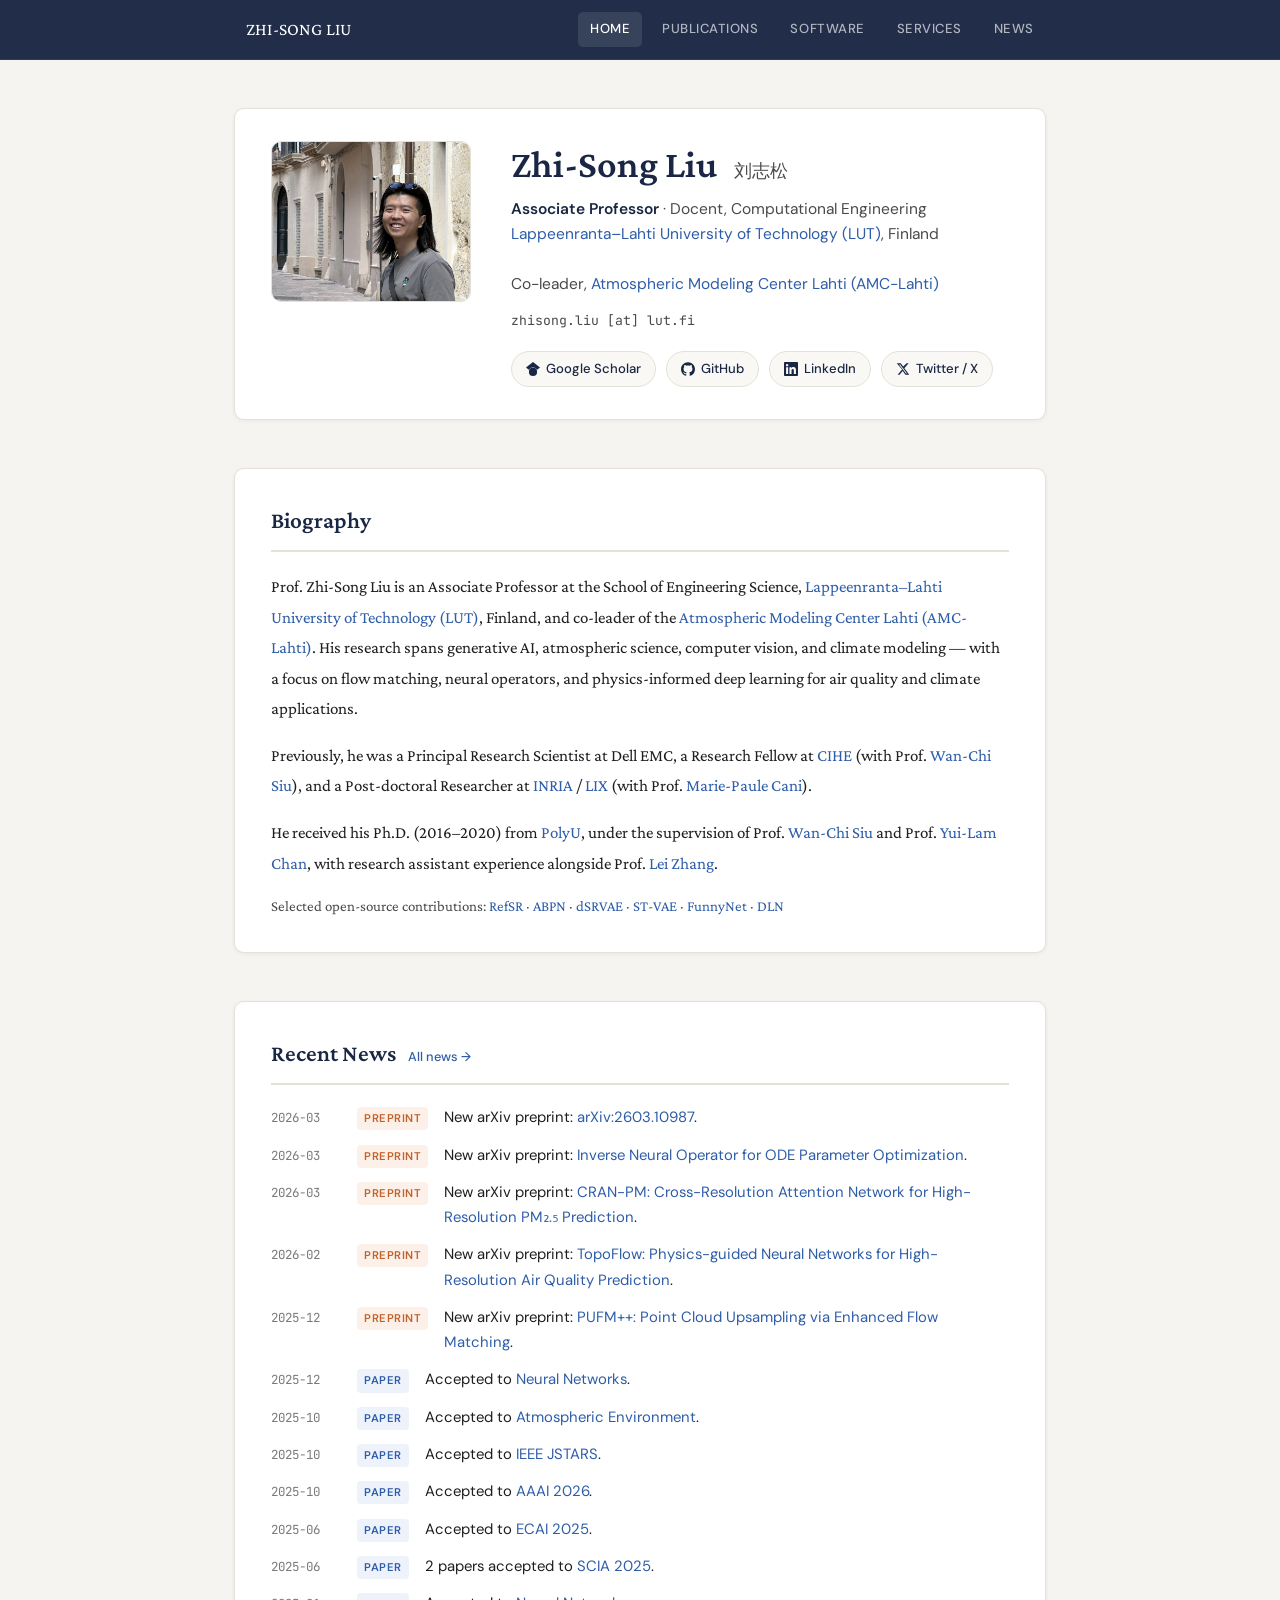
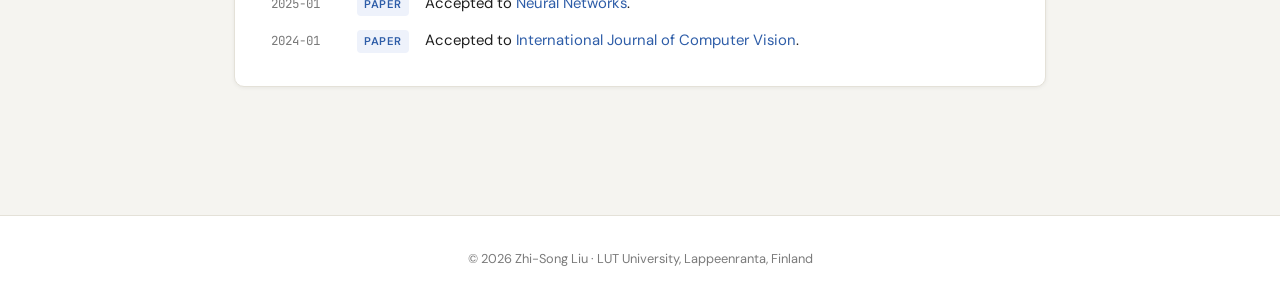
==== commit bb67ebc4: "Add files via upload" ====
--- a/index.html
+++ b/index.html
@@ -104,6 +104,31 @@
       </h2>
       <ul class="news-list">
         <li class="news-item">
+          <span class="news-date">2026-03</span>
+          <span class="news-badge warm">Preprint</span>
+          <span class="news-body">New arXiv preprint: <a href="https://arxiv.org/abs/2603.10987" target="_blank" rel="noopener">arXiv:2603.10987</a>.</span>
+        </li>
+        <li class="news-item">
+          <span class="news-date">2026-03</span>
+          <span class="news-badge warm">Preprint</span>
+          <span class="news-body">New arXiv preprint: <a href="https://arxiv.org/abs/2603.11854" target="_blank" rel="noopener">Inverse Neural Operator for ODE Parameter Optimization</a>.</span>
+        </li>
+        <li class="news-item">
+          <span class="news-date">2026-03</span>
+          <span class="news-badge warm">Preprint</span>
+          <span class="news-body">New arXiv preprint: <a href="https://arxiv.org/abs/2603.11725" target="_blank" rel="noopener">CRAN-PM: Cross-Resolution Attention Network for High-Resolution PM₂.₅ Prediction</a>.</span>
+        </li>
+        <li class="news-item">
+          <span class="news-date">2026-02</span>
+          <span class="news-badge warm">Preprint</span>
+          <span class="news-body">New arXiv preprint: <a href="https://arxiv.org/abs/2602.16821" target="_blank" rel="noopener">TopoFlow: Physics-guided Neural Networks for High-Resolution Air Quality Prediction</a>.</span>
+        </li>
+        <li class="news-item">
+          <span class="news-date">2025-12</span>
+          <span class="news-badge warm">Preprint</span>
+          <span class="news-body">New arXiv preprint: <a href="https://arxiv.org/abs/2512.20988" target="_blank" rel="noopener">PUFM++: Point Cloud Upsampling via Enhanced Flow Matching</a>.</span>
+        </li>
+        <li class="news-item">
           <span class="news-date">2025-12</span>
           <span class="news-badge">Paper</span>
           <span class="news-body">Accepted to <a href="https://www.sciencedirect.com/science/article/pii/S0893608025013978">Neural Networks</a>.</span>
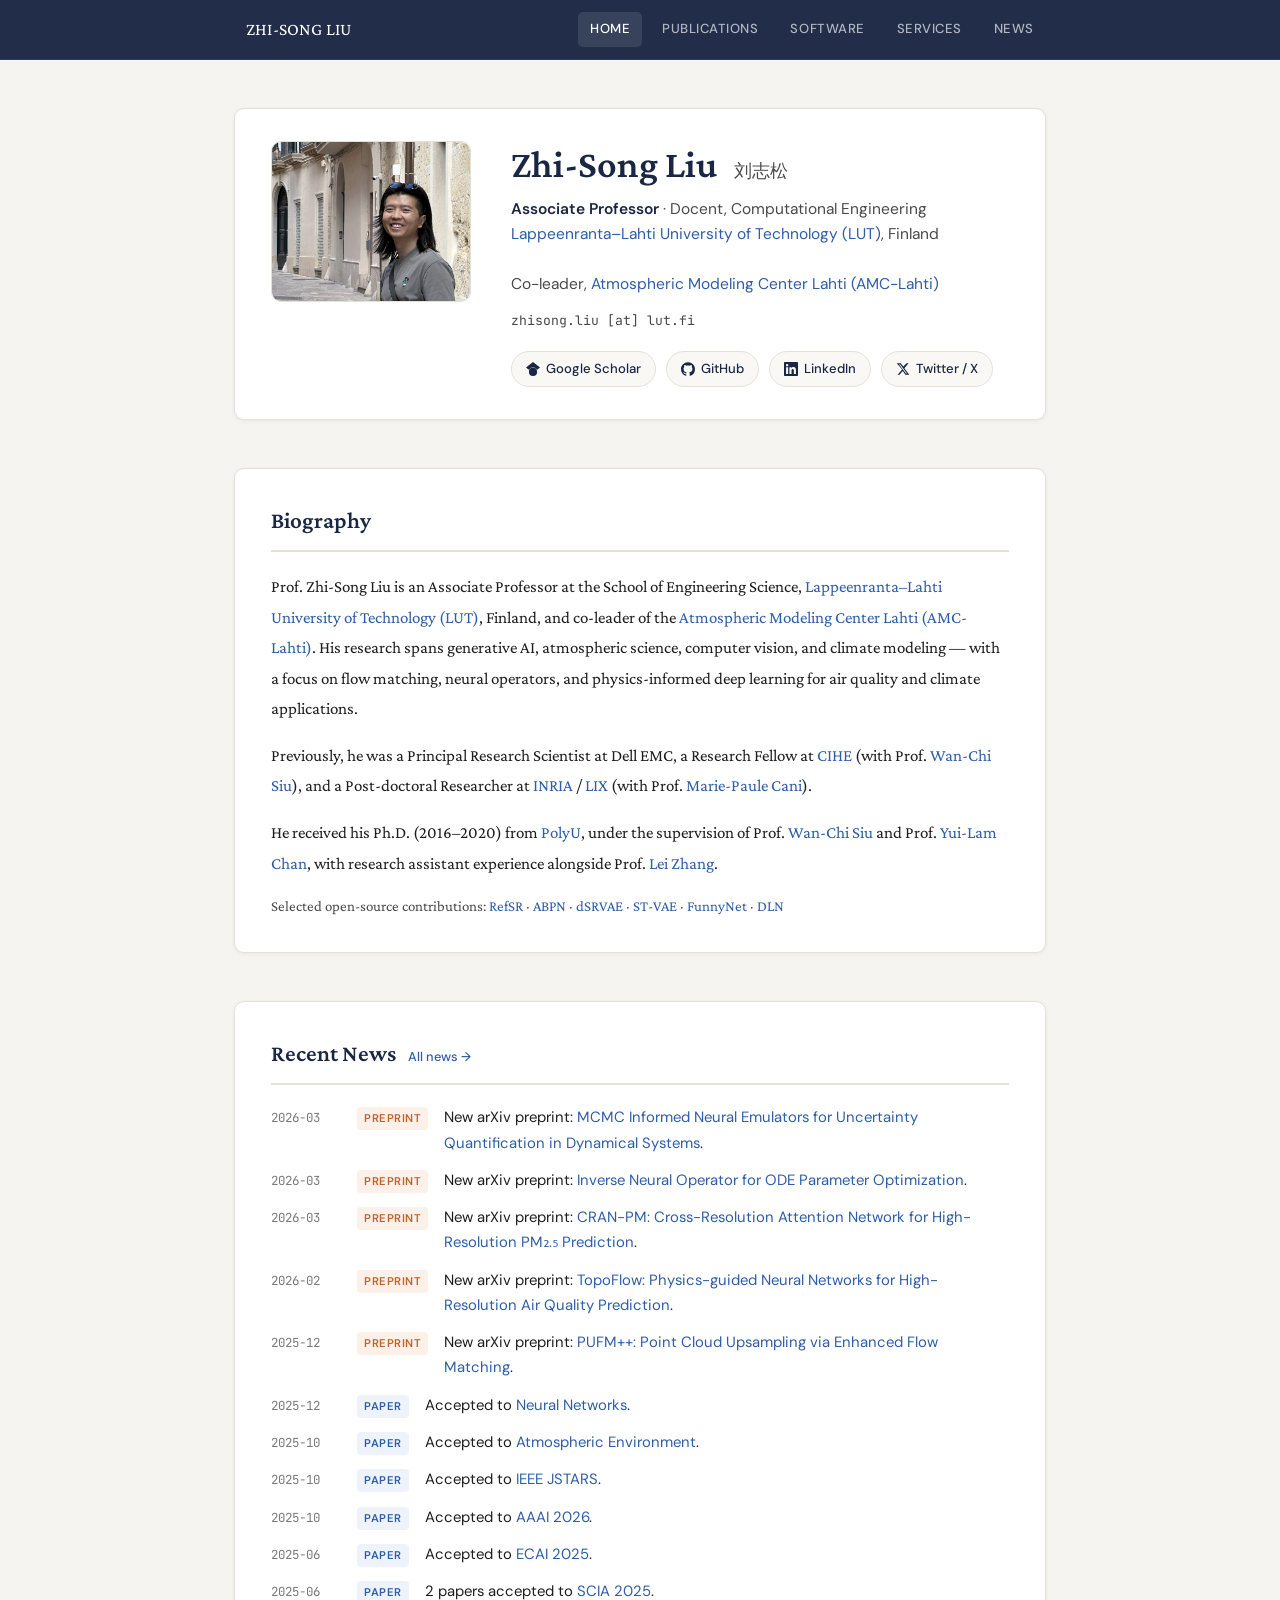
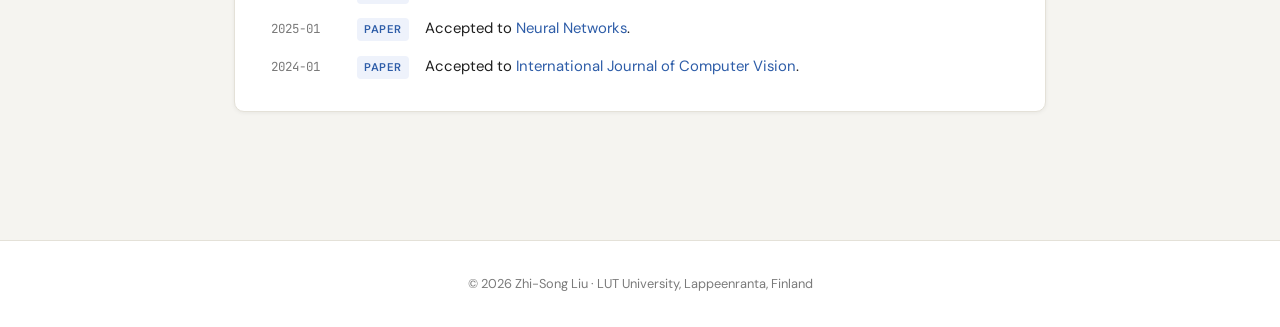
==== commit 19b2ab40: "Update index.html" ====
--- a/index.html
+++ b/index.html
@@ -106,7 +106,7 @@
         <li class="news-item">
           <span class="news-date">2026-03</span>
           <span class="news-badge warm">Preprint</span>
-          <span class="news-body">New arXiv preprint: <a href="https://arxiv.org/abs/2603.10987" target="_blank" rel="noopener">arXiv:2603.10987</a>.</span>
+          <span class="news-body">New arXiv preprint: <a href="https://arxiv.org/abs/2603.10987" target="_blank" rel="noopener">MCMC Informed Neural Emulators for Uncertainty Quantification in Dynamical Systems</a>.</span>
         </li>
         <li class="news-item">
           <span class="news-date">2026-03</span>
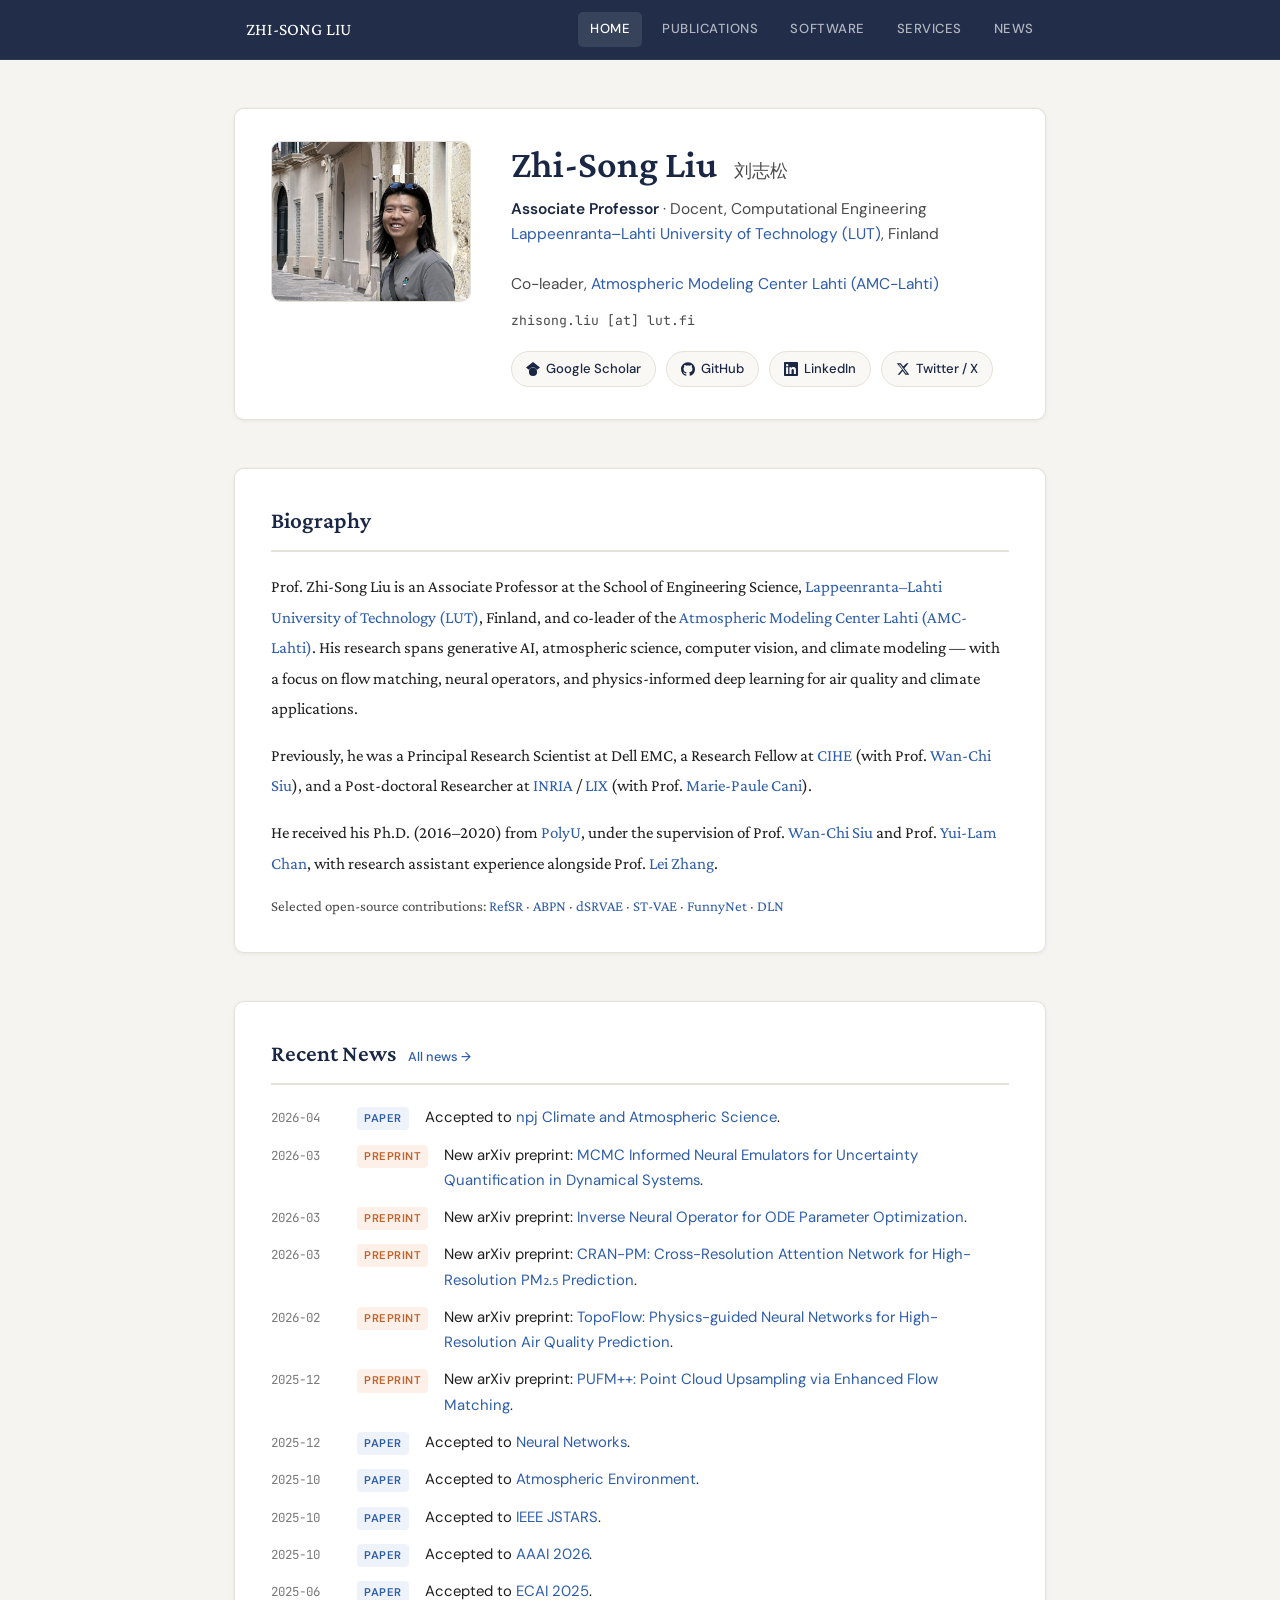
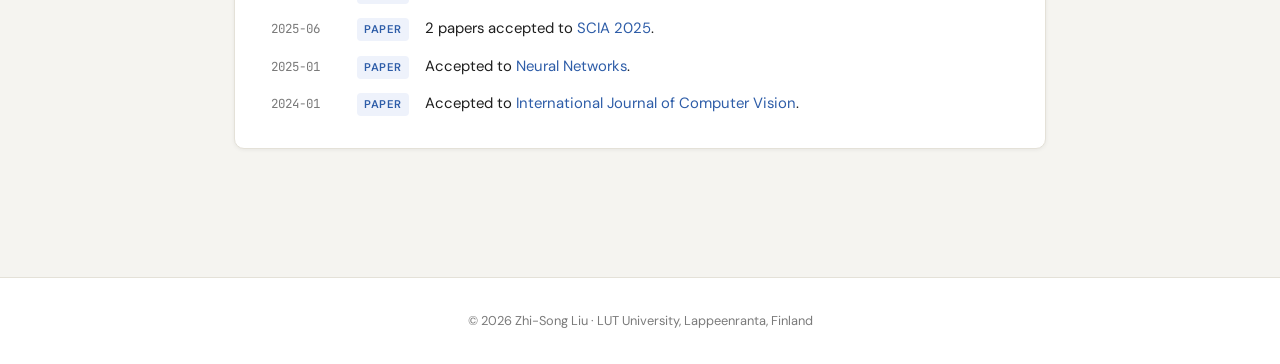
==== commit d2e5feb2: "Add news item for accepted paper in April 2026" ====
--- a/index.html
+++ b/index.html
@@ -104,6 +104,11 @@
       </h2>
       <ul class="news-list">
         <li class="news-item">
+          <span class="news-date">2026-04</span>
+          <span class="news-badge">Paper</span>
+          <span class="news-body">Accepted to <a href="https://www.nature.com/articles/s41612-026-01417-5" target="_blank" rel="noopener">npj Climate and Atmospheric Science</a>.</span>
+        </li>
+        <li class="news-item">
           <span class="news-date">2026-03</span>
           <span class="news-badge warm">Preprint</span>
           <span class="news-body">New arXiv preprint: <a href="https://arxiv.org/abs/2603.10987" target="_blank" rel="noopener">MCMC Informed Neural Emulators for Uncertainty Quantification in Dynamical Systems</a>.</span>
